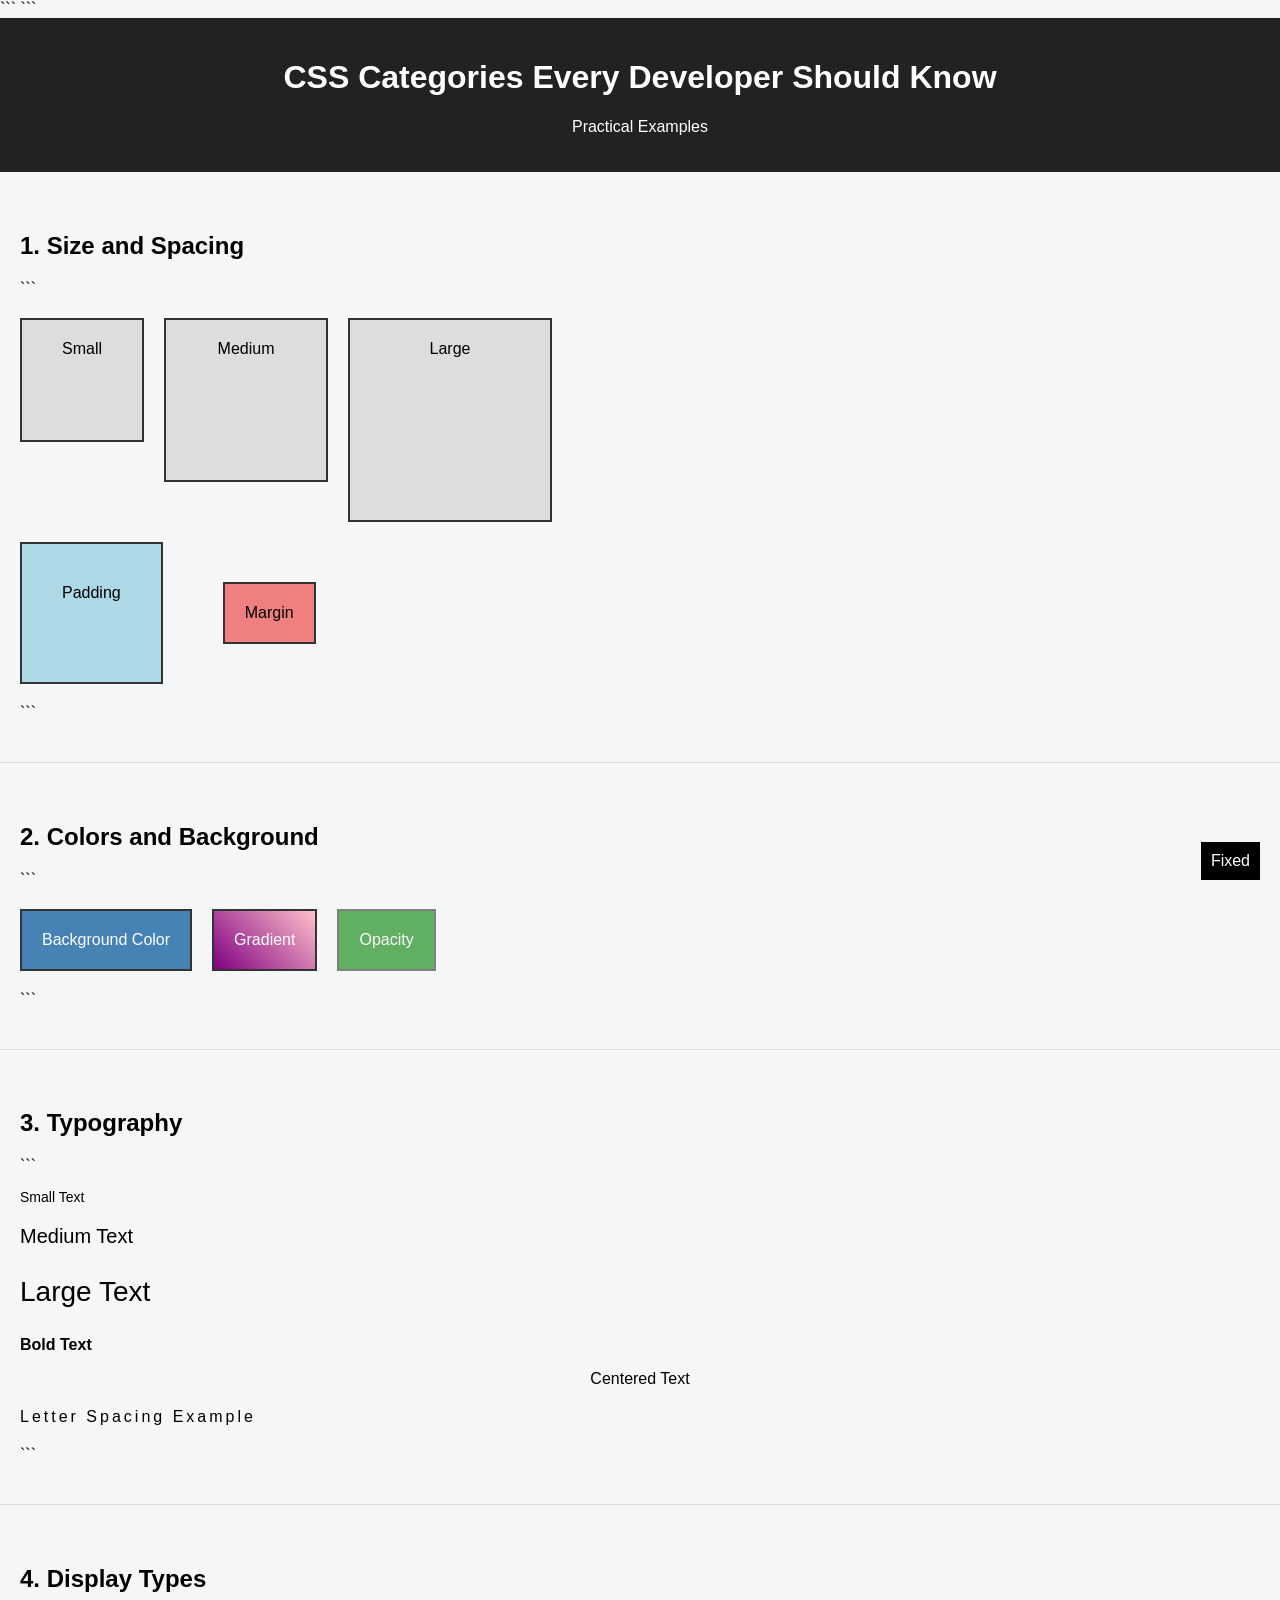
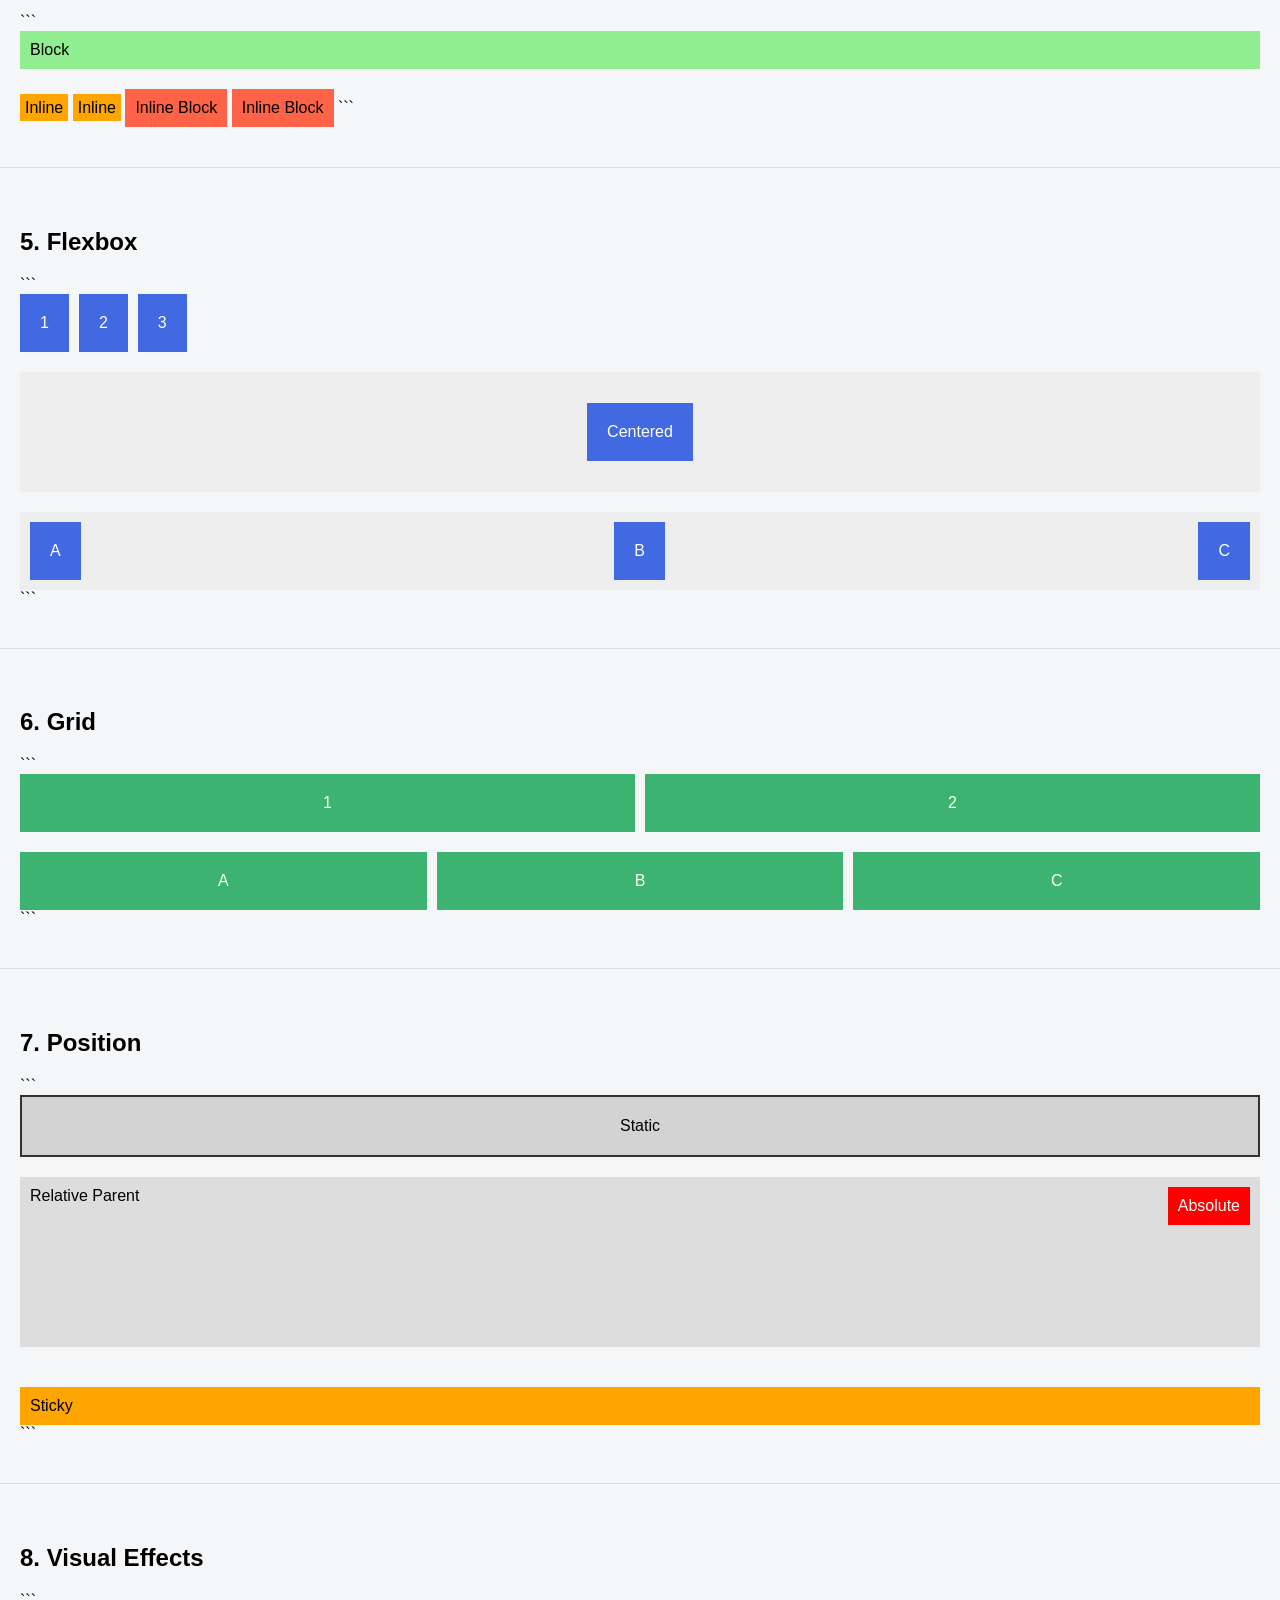
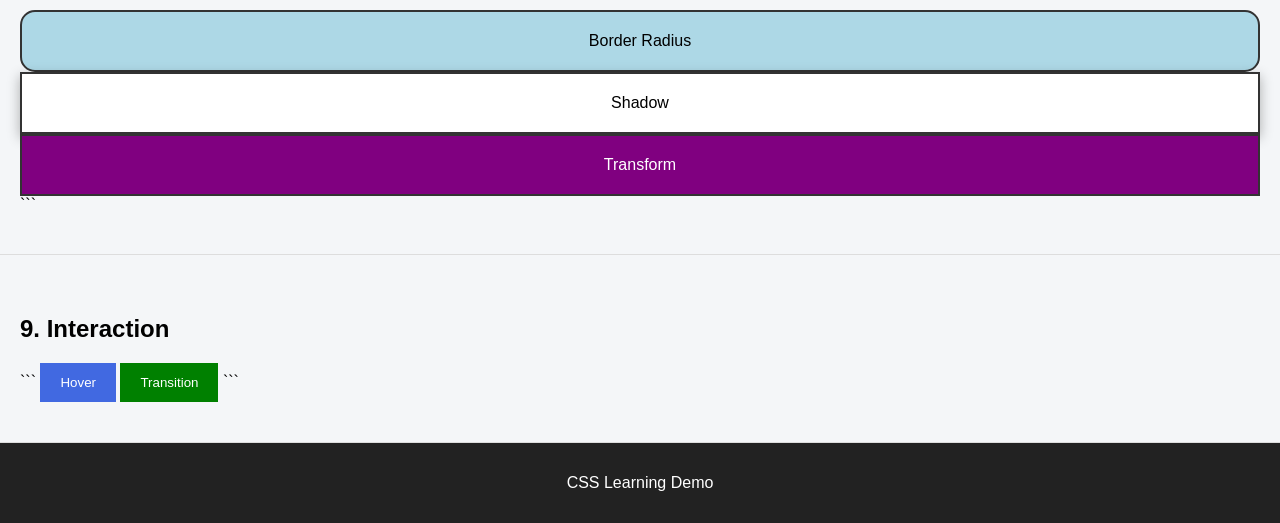
==== css_lesson/css-categories/categories.html @ b696b69d "added css lessons" ====
<!DOCTYPE html>

<html lang="en">

<head>
    <meta charset="UTF-8">
    <meta name="viewport" content="width=device-width, initial-scale=1.0">
    <title>CSS Categories Showcase</title>

```
<link rel="stylesheet" href="categories.css">
```

</head>

<body>

<header class="header">
    <h1 class="main-title">CSS Categories Every Developer Should Know</h1>
    <p class="subtitle">Practical Examples</p>
</header>

<!-- ================= SIZE & SPACING ================= -->

<section class="section">
    <h2>1. Size and Spacing</h2>

```
<div class="demo-row">
    <div class="box size-small">Small</div>
    <div class="box size-medium">Medium</div>
    <div class="box size-large">Large</div>
</div>

<div class="demo-row">
    <div class="box padding-example">Padding</div>
    <div class="box margin-example">Margin</div>
</div>
```

</section>

<!-- ================= COLORS & BACKGROUND ================= -->

<section class="section">
    <h2>2. Colors and Background</h2>

```
<div class="demo-row">
    <div class="box bg-color">Background Color</div>
    <div class="box bg-gradient">Gradient</div>
    <div class="box opacity-box">Opacity</div>
</div>
```

</section>

<!-- ================= TYPOGRAPHY ================= -->

<section class="section">
    <h2>3. Typography</h2>

```
<p class="font-small">Small Text</p>
<p class="font-medium">Medium Text</p>
<p class="font-large">Large Text</p>

<p class="text-bold">Bold Text</p>
<p class="text-center">Centered Text</p>
<p class="text-spacing">Letter Spacing Example</p>
```

</section>

<!-- ================= DISPLAY ================= -->

<section class="section">
    <h2>4. Display Types</h2>

```
<div class="display-block">Block</div>
<span class="display-inline">Inline</span>
<span class="display-inline">Inline</span>

<div class="display-inline-block">Inline Block</div>
<div class="display-inline-block">Inline Block</div>
```

</section>

<!-- ================= FLEXBOX ================= -->

<section class="section">
    <h2>5. Flexbox</h2>

```
<div class="flex-row">
    <div class="flex-item">1</div>
    <div class="flex-item">2</div>
    <div class="flex-item">3</div>
</div>

<div class="flex-center">
    <div class="flex-item">Centered</div>
</div>

<div class="flex-space">
    <div class="flex-item">A</div>
    <div class="flex-item">B</div>
    <div class="flex-item">C</div>
</div>
```

</section>

<!-- ================= GRID ================= -->

<section class="section">
    <h2>6. Grid</h2>

```
<div class="grid-2">
    <div class="grid-item">1</div>
    <div class="grid-item">2</div>
</div>

<div class="grid-3">
    <div class="grid-item">A</div>
    <div class="grid-item">B</div>
    <div class="grid-item">C</div>
</div>
```

</section>

<!-- ================= POSITION ================= -->

<section class="section">
    <h2>7. Position</h2>

```
<div class="position-static box">Static</div>

<div class="relative-parent">
    Relative Parent
    <div class="absolute-child">Absolute</div>
</div>

<div class="fixed-box">Fixed</div>

<div class="sticky-box">Sticky</div>
```

</section>

<!-- ================= EFFECTS ================= -->

<section class="section">
    <h2>8. Visual Effects</h2>

```
<div class="box radius-box">Border Radius</div>
<div class="box shadow-box">Shadow</div>
<div class="box transform-box">Transform</div>
```

</section>

<!-- ================= INTERACTION ================= -->

<section class="section">
    <h2>9. Interaction</h2>

```
<button class="btn-hover">Hover</button>
<button class="btn-transition">Transition</button>
```

</section>

<footer class="footer">
    <p>CSS Learning Demo</p>
</footer>

</body>
</html>
---- css_lesson/css-categories/categories.css ----
/* ===============================
   GLOBAL STYLES
================================= */

body {
    margin: 0;
    font-family: Arial, Helvetica, sans-serif;
    background-color: #f4f6f8;
}

.header {
    background: #222;
    color: white;
    padding: 20px;
    text-align: center;
}

.footer {
    background: #222;
    color: white;
    padding: 15px;
    text-align: center;
}

.section {
    padding: 40px 20px;
    border-bottom: 1px solid #ddd;
}

.demo-row {
    display: flex;
    gap: 20px;
    margin: 20px 0;
}

.box {
    background: #ddd;
    padding: 20px;
    border: 2px solid #333;
    text-align: center;
}



/* ===============================
   1. SIZE & SPACING
================================= */

.size-small {
    width: 80px;
    height: 80px;
}

.size-medium {
    width: 120px;
    height: 120px;
}

.size-large {
    width: 160px;
    height: 160px;
}

.padding-example {
    padding: 40px;
    background-color: lightblue;
}

.margin-example {
    margin: 40px;
    background-color: lightcoral;
}



/* ===============================
   2. COLORS & BACKGROUND
================================= */

.bg-color {
    background-color: steelblue;
    color: white;
}

.bg-gradient {
    background: linear-gradient(45deg, purple, pink);
    color: white;
}

.opacity-box {
    background-color: green;
    color: white;
    opacity: 0.6;
}



/* ===============================
   3. TYPOGRAPHY
================================= */

.font-small {
    font-size: 14px;
}

.font-medium {
    font-size: 20px;
}

.font-large {
    font-size: 28px;
}

.text-bold {
    font-weight: bold;
}

.text-center {
    text-align: center;
}

.text-spacing {
    letter-spacing: 3px;
    line-height: 1.6;
}



/* ===============================
   4. DISPLAY
================================= */

.display-block {
    display: block;
    background: lightgreen;
    margin-bottom: 10px;
    padding: 10px;
}

.display-inline {
    display: inline;
    background: orange;
    padding: 5px;
}

.display-inline-block {
    display: inline-block;
    background: tomato;
    padding: 10px;
    margin-top: 10px;
}



/* ===============================
   5. FLEXBOX
================================= */

.flex-row {
    display: flex;
    gap: 10px;
    margin-bottom: 20px;
}

.flex-center {
    display: flex;
    justify-content: center;
    align-items: center;
    height: 120px;
    background: #eee;
    margin-bottom: 20px;
}

.flex-space {
    display: flex;
    justify-content: space-between;
    background: #eee;
    padding: 10px;
}

.flex-item {
    background: royalblue;
    color: white;
    padding: 20px;
}



/* ===============================
   6. GRID
================================= */

.grid-2 {
    display: grid;
    grid-template-columns: 1fr 1fr;
    gap: 10px;
    margin-bottom: 20px;
}

.grid-3 {
    display: grid;
    grid-template-columns: 1fr 1fr 1fr;
    gap: 10px;
}

.grid-item {
    background: mediumseagreen;
    color: white;
    padding: 20px;
    text-align: center;
}



/* ===============================
   7. POSITION
================================= */

.position-static {
    position: static;
    background: lightgray;
    margin-bottom: 20px;
}

.relative-parent {
    position: relative;
    height: 150px;
    background: #ddd;
    margin-bottom: 20px;
    padding: 10px;
}

.absolute-child {
    position: absolute;
    top: 10px;
    right: 10px;
    background: red;
    color: white;
    padding: 10px;
}

.fixed-box {
    position: fixed;
    bottom: 20px;
    right: 20px;
    background: black;
    color: white;
    padding: 10px;
}

.sticky-box {
    position: sticky;
    top: 0;
    background: orange;
    padding: 10px;
    margin-top: 40px;
}



/* ===============================
   8. VISUAL EFFECTS
================================= */

.radius-box {
    border-radius: 15px;
    background: lightblue;
}

.shadow-box {
    box-shadow: 0 4px 12px rgba(0,0,0,0.3);
    background: white;
}

.transform-box {
    background: purple;
    color: white;
    transition: transform 0.3s ease;
}

.transform-box:hover {
    transform: scale(1.1) rotate(5deg);
}



/* ===============================
   9. INTERACTION
================================= */

.btn-hover {
    background: royalblue;
    color: white;
    padding: 12px 20px;
    border: none;
    cursor: pointer;
}

.btn-hover:hover {
    background: darkblue;
}

.btn-transition {
    background: green;
    color: white;
    padding: 12px 20px;
    border: none;
    transition: transform 0.3s ease;
    cursor: pointer;
}

.btn-transition:hover {
    transform: scale(1.1);
}
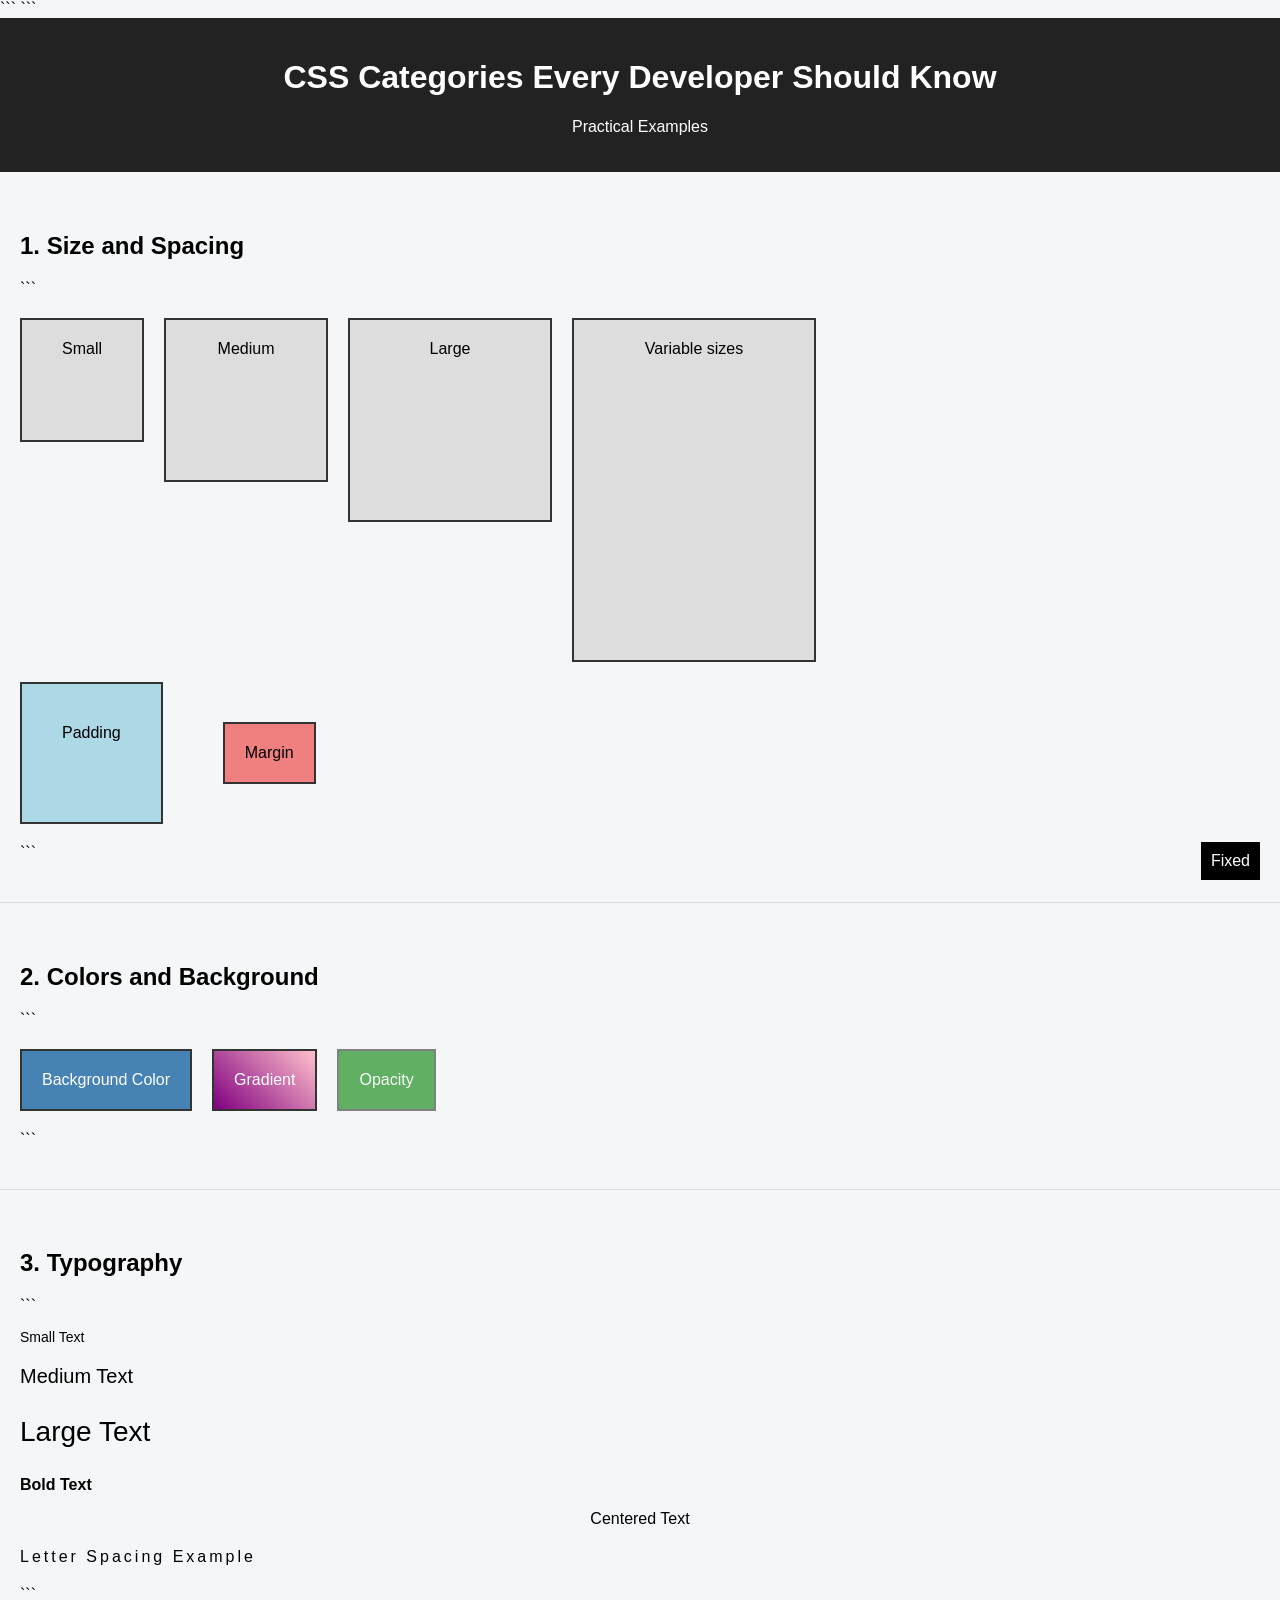
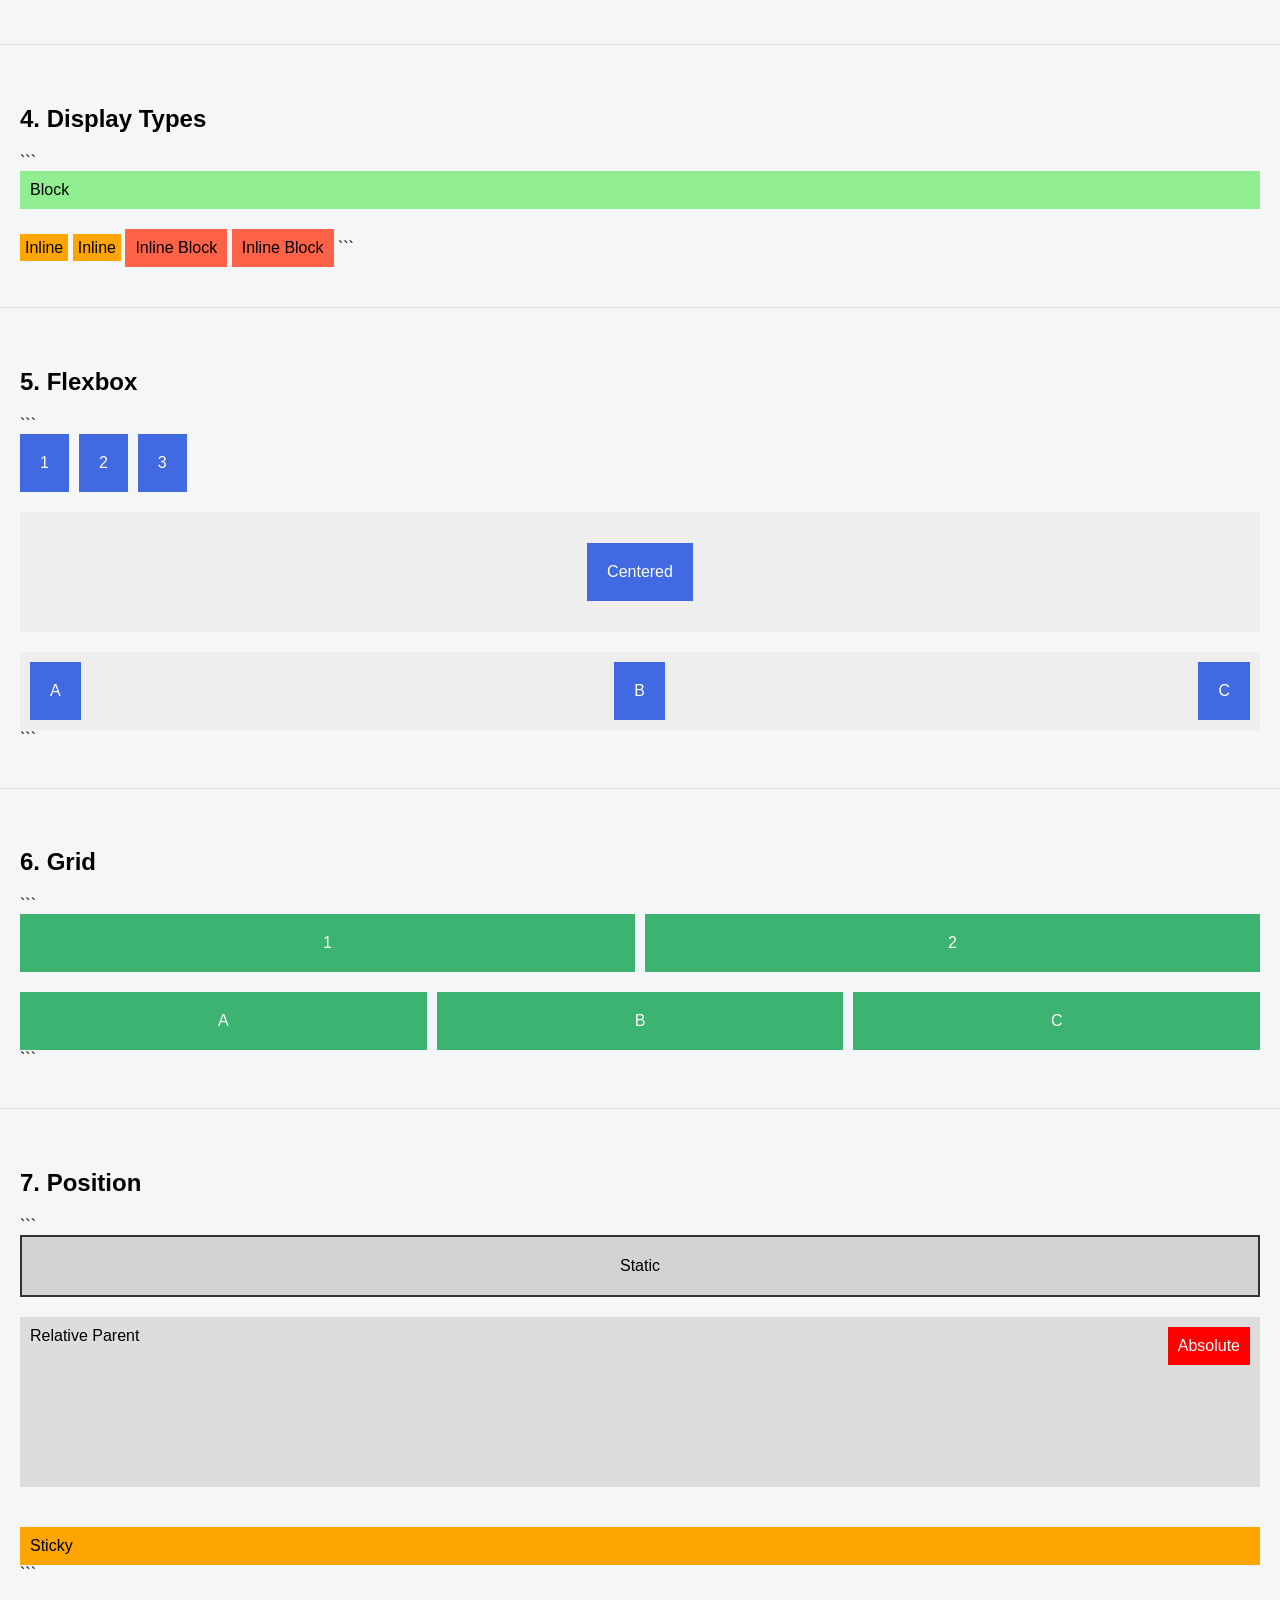
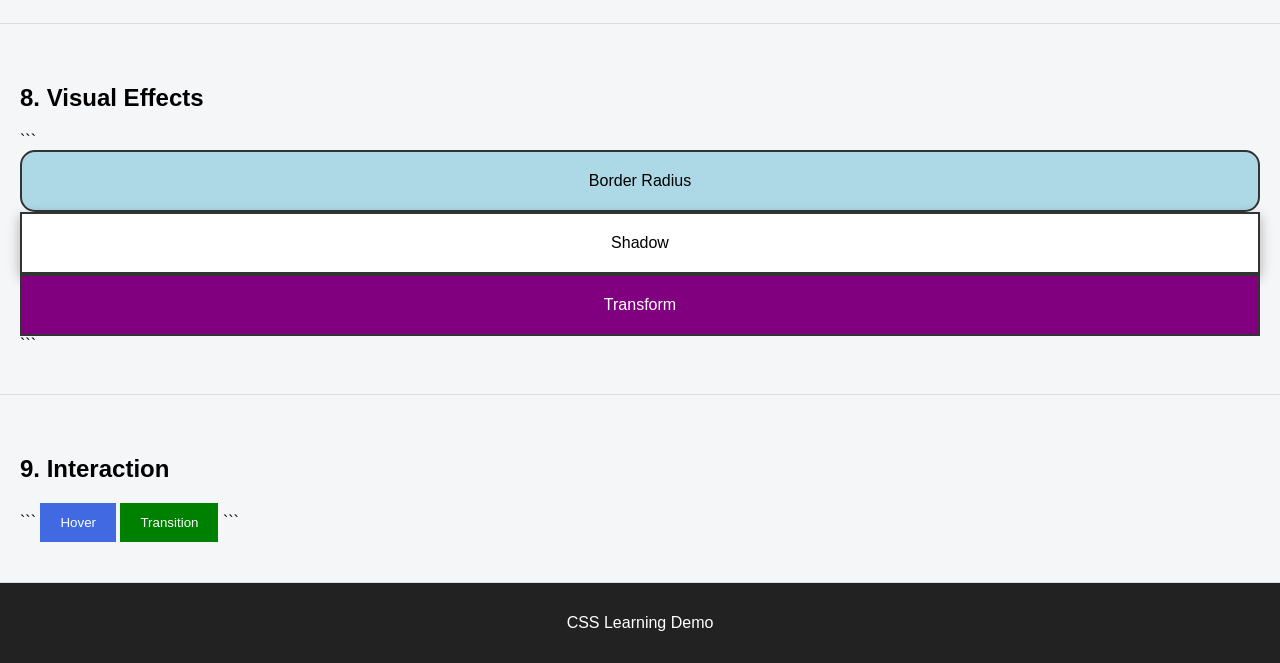
==== commit ee5800f1: "feat: add css lessons documents" ====
--- a/css_lesson/css-categories/categories.html
+++ b/css_lesson/css-categories/categories.html
@@ -1,186 +1,174 @@
-<!DOCTYPE html>
+<!doctype html>
 
 <html lang="en">
-
-<head>
-    <meta charset="UTF-8">
-    <meta name="viewport" content="width=device-width, initial-scale=1.0">
+  <head>
+    <meta charset="UTF-8" />
+    <meta name="viewport" content="width=device-width, initial-scale=1.0" />
     <title>CSS Categories Showcase</title>
 
-```
-<link rel="stylesheet" href="categories.css">
-```
+    ```
+    <link rel="stylesheet" href="categories.css" />
+    ```
+  </head>
 
-</head>
+  <body>
+    <header class="header">
+      <h1 class="main-title">CSS Categories Every Developer Should Know</h1>
+      <p class="subtitle">Practical Examples</p>
+    </header>
 
-<body>
+    <!-- ================= SIZE & SPACING ================= -->
 
-<header class="header">
-    <h1 class="main-title">CSS Categories Every Developer Should Know</h1>
-    <p class="subtitle">Practical Examples</p>
-</header>
+    <section class="section">
+      <h2>1. Size and Spacing</h2>
 
-<!-- ================= SIZE & SPACING ================= -->
+      ```
+      <div class="demo-row">
+        <div class="box size-small">Small</div>
+        <div class="box size-medium">Medium</div>
+        <div class="box size-large">Large</div>
+        <div class="box variable-sizes">Variable sizes</div>
+      </div>
 
-<section class="section">
-    <h2>1. Size and Spacing</h2>
+      <div class="demo-row">
+        <div class="box padding-example">Padding</div>
+        <div class="box margin-example">Margin</div>
+      </div>
+      ```
+    </section>
 
-```
-<div class="demo-row">
-    <div class="box size-small">Small</div>
-    <div class="box size-medium">Medium</div>
-    <div class="box size-large">Large</div>
-</div>
+    <!-- ================= COLORS & BACKGROUND ================= -->
 
-<div class="demo-row">
-    <div class="box padding-example">Padding</div>
-    <div class="box margin-example">Margin</div>
-</div>
-```
+    <section class="section">
+      <h2>2. Colors and Background</h2>
 
-</section>
+      ```
+      <div class="demo-row">
+        <div class="box bg-color">Background Color</div>
+        <div class="box bg-gradient">Gradient</div>
+        <div class="box opacity-box">Opacity</div>
+      </div>
+      ```
+    </section>
 
-<!-- ================= COLORS & BACKGROUND ================= -->
+    <!-- ================= TYPOGRAPHY ================= -->
 
-<section class="section">
-    <h2>2. Colors and Background</h2>
+    <section class="section">
+      <h2>3. Typography</h2>
 
-```
-<div class="demo-row">
-    <div class="box bg-color">Background Color</div>
-    <div class="box bg-gradient">Gradient</div>
-    <div class="box opacity-box">Opacity</div>
-</div>
-```
+      ```
+      <p class="font-small">Small Text</p>
+      <p class="font-medium">Medium Text</p>
+      <p class="font-large">Large Text</p>
 
-</section>
+      <p class="text-bold">Bold Text</p>
+      <p class="text-center">Centered Text</p>
+      <p class="text-spacing">Letter Spacing Example</p>
+      ```
+    </section>
 
-<!-- ================= TYPOGRAPHY ================= -->
+    <!-- ================= DISPLAY ================= -->
 
-<section class="section">
-    <h2>3. Typography</h2>
+    <section class="section">
+      <h2>4. Display Types</h2>
 
-```
-<p class="font-small">Small Text</p>
-<p class="font-medium">Medium Text</p>
-<p class="font-large">Large Text</p>
+      ```
+      <div class="display-block">Block</div>
+      <span class="display-inline">Inline</span>
+      <span class="display-inline">Inline</span>
 
-<p class="text-bold">Bold Text</p>
-<p class="text-center">Centered Text</p>
-<p class="text-spacing">Letter Spacing Example</p>
-```
+      <div class="display-inline-block">Inline Block</div>
+      <div class="display-inline-block">Inline Block</div>
+      ```
+    </section>
 
-</section>
+    <!-- ================= FLEXBOX ================= -->
 
-<!-- ================= DISPLAY ================= -->
+    <section class="section">
+      <h2>5. Flexbox</h2>
 
-<section class="section">
-    <h2>4. Display Types</h2>
+      ```
+      <div class="flex-row">
+        <div class="flex-item">1</div>
+        <div class="flex-item">2</div>
+        <div class="flex-item">3</div>
+      </div>
 
-```
-<div class="display-block">Block</div>
-<span class="display-inline">Inline</span>
-<span class="display-inline">Inline</span>
+      <div class="flex-center">
+        <div class="flex-item">Centered</div>
+      </div>
 
-<div class="display-inline-block">Inline Block</div>
-<div class="display-inline-block">Inline Block</div>
-```
+      <div class="flex-space">
+        <div class="flex-item">A</div>
+        <div class="flex-item">B</div>
+        <div class="flex-item">C</div>
+      </div>
+      ```
+    </section>
 
-</section>
+    <!-- ================= GRID ================= -->
 
-<!-- ================= FLEXBOX ================= -->
+    <section class="section">
+      <h2>6. Grid</h2>
 
-<section class="section">
-    <h2>5. Flexbox</h2>
+      ```
+      <div class="grid-2">
+        <div class="grid-item">1</div>
+        <div class="grid-item">2</div>
+      </div>
 
-```
-<div class="flex-row">
-    <div class="flex-item">1</div>
-    <div class="flex-item">2</div>
-    <div class="flex-item">3</div>
-</div>
+      <div class="grid-3">
+        <div class="grid-item">A</div>
+        <div class="grid-item">B</div>
+        <div class="grid-item">C</div>
+      </div>
+      ```
+    </section>
 
-<div class="flex-center">
-    <div class="flex-item">Centered</div>
-</div>
+    <!-- ================= POSITION ================= -->
 
-<div class="flex-space">
-    <div class="flex-item">A</div>
-    <div class="flex-item">B</div>
-    <div class="flex-item">C</div>
-</div>
-```
+    <section class="section">
+      <h2>7. Position</h2>
 
-</section>
+      ```
+      <div class="position-static box">Static</div>
 
-<!-- ================= GRID ================= -->
+      <div class="relative-parent">
+        Relative Parent
+        <div class="absolute-child">Absolute</div>
+      </div>
 
-<section class="section">
-    <h2>6. Grid</h2>
+      <div class="fixed-box">Fixed</div>
 
-```
-<div class="grid-2">
-    <div class="grid-item">1</div>
-    <div class="grid-item">2</div>
-</div>
+      <div class="sticky-box">Sticky</div>
+      ```
+    </section>
 
-<div class="grid-3">
-    <div class="grid-item">A</div>
-    <div class="grid-item">B</div>
-    <div class="grid-item">C</div>
-</div>
-```
+    <!-- ================= EFFECTS ================= -->
 
-</section>
+    <section class="section">
+      <h2>8. Visual Effects</h2>
 
-<!-- ================= POSITION ================= -->
+      ```
+      <div class="box radius-box">Border Radius</div>
+      <div class="box shadow-box">Shadow</div>
+      <div class="box transform-box">Transform</div>
+      ```
+    </section>
 
-<section class="section">
-    <h2>7. Position</h2>
+    <!-- ================= INTERACTION ================= -->
 
-```
-<div class="position-static box">Static</div>
+    <section class="section">
+      <h2>9. Interaction</h2>
 
-<div class="relative-parent">
-    Relative Parent
-    <div class="absolute-child">Absolute</div>
-</div>
+      ```
+      <button class="btn-hover">Hover</button>
+      <button class="btn-transition">Transition</button>
+      ```
+    </section>
 
-<div class="fixed-box">Fixed</div>
-
-<div class="sticky-box">Sticky</div>
-```
-
-</section>
-
-<!-- ================= EFFECTS ================= -->
-
-<section class="section">
-    <h2>8. Visual Effects</h2>
-
-```
-<div class="box radius-box">Border Radius</div>
-<div class="box shadow-box">Shadow</div>
-<div class="box transform-box">Transform</div>
-```
-
-</section>
-
-<!-- ================= INTERACTION ================= -->
-
-<section class="section">
-    <h2>9. Interaction</h2>
-
-```
-<button class="btn-hover">Hover</button>
-<button class="btn-transition">Transition</button>
-```
-
-</section>
-
-<footer class="footer">
-    <p>CSS Learning Demo</p>
-</footer>
-
-</body>
+    <footer class="footer">
+      <p>CSS Learning Demo</p>
+    </footer>
+  </body>
 </html>
--- a/css_lesson/css-categories/categories.css
+++ b/css_lesson/css-categories/categories.css
@@ -71,7 +71,12 @@
     background-color: lightcoral;
 }
 
-
+.variable-sizes {
+    width: 400px;
+    max-width: 200px;
+    height: 500px;
+    max-height: 300px;
+}
 
 /* ===============================
    2. COLORS & BACKGROUND
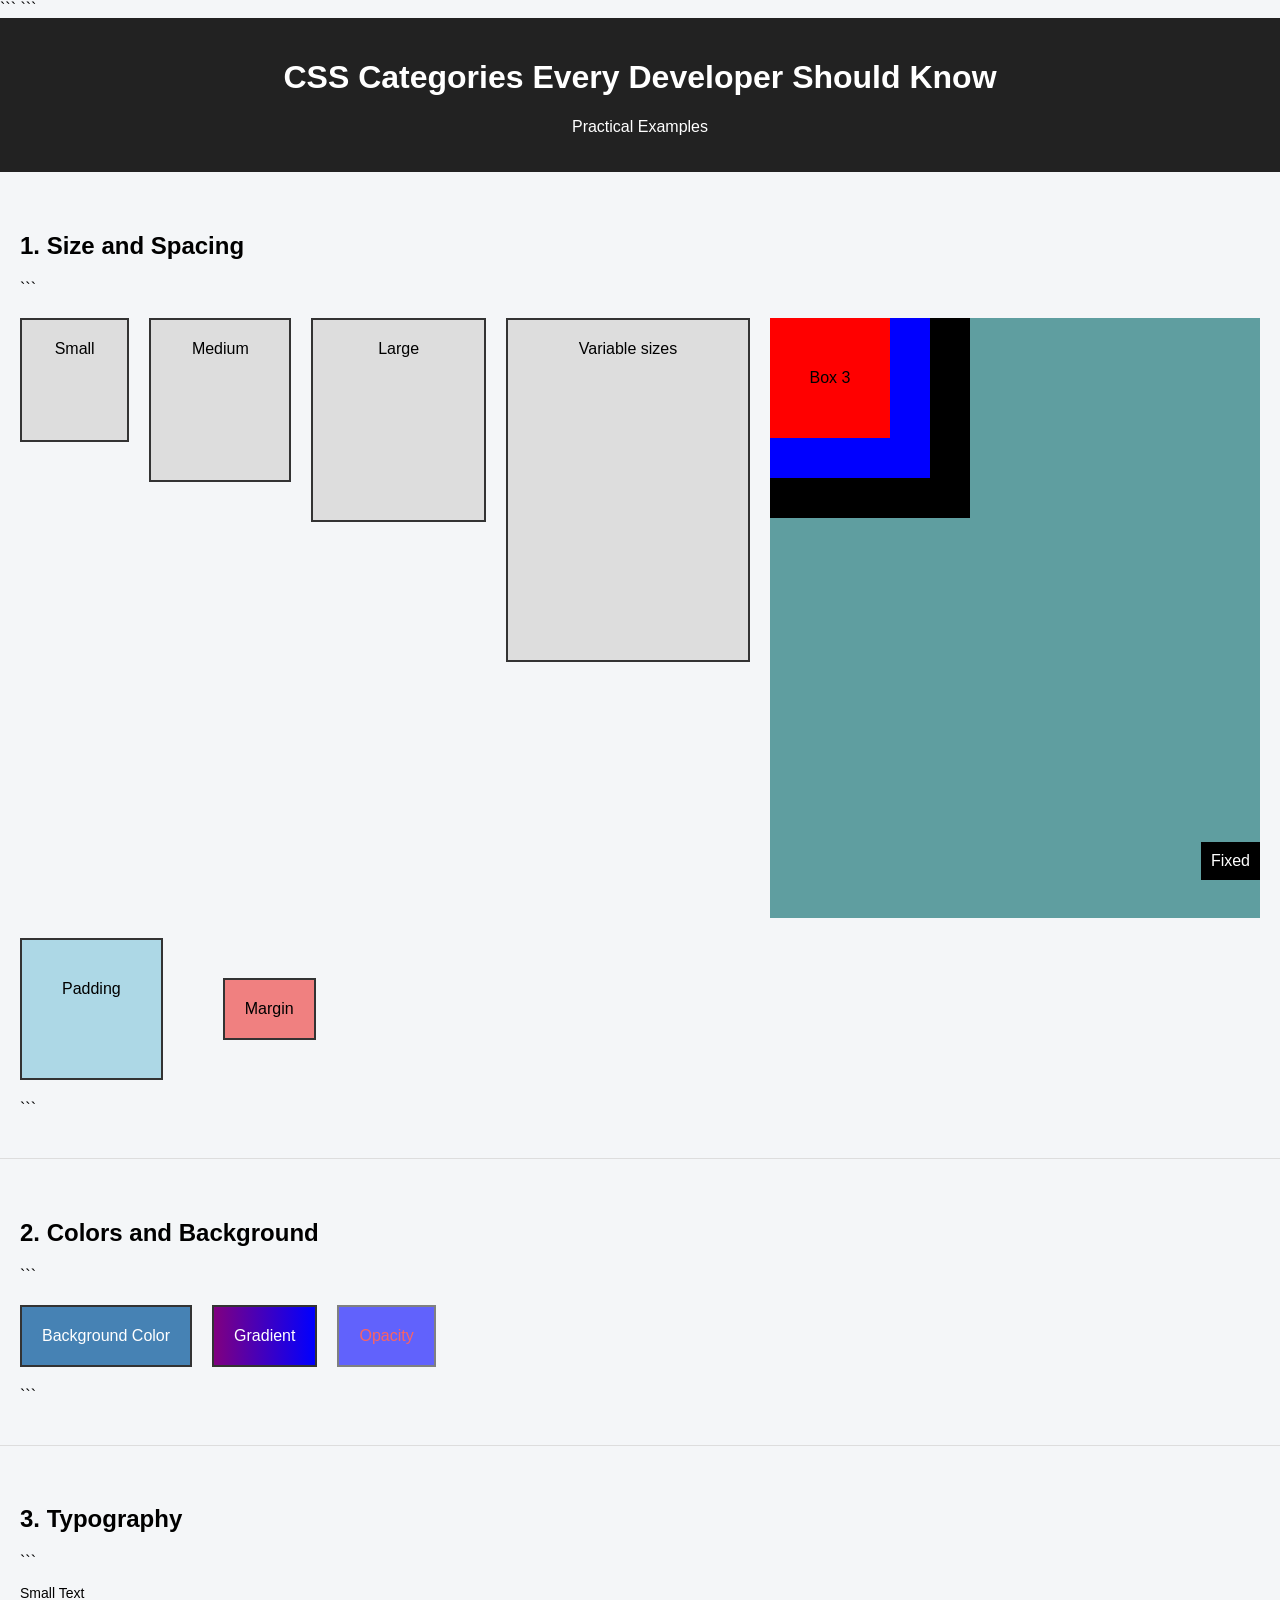
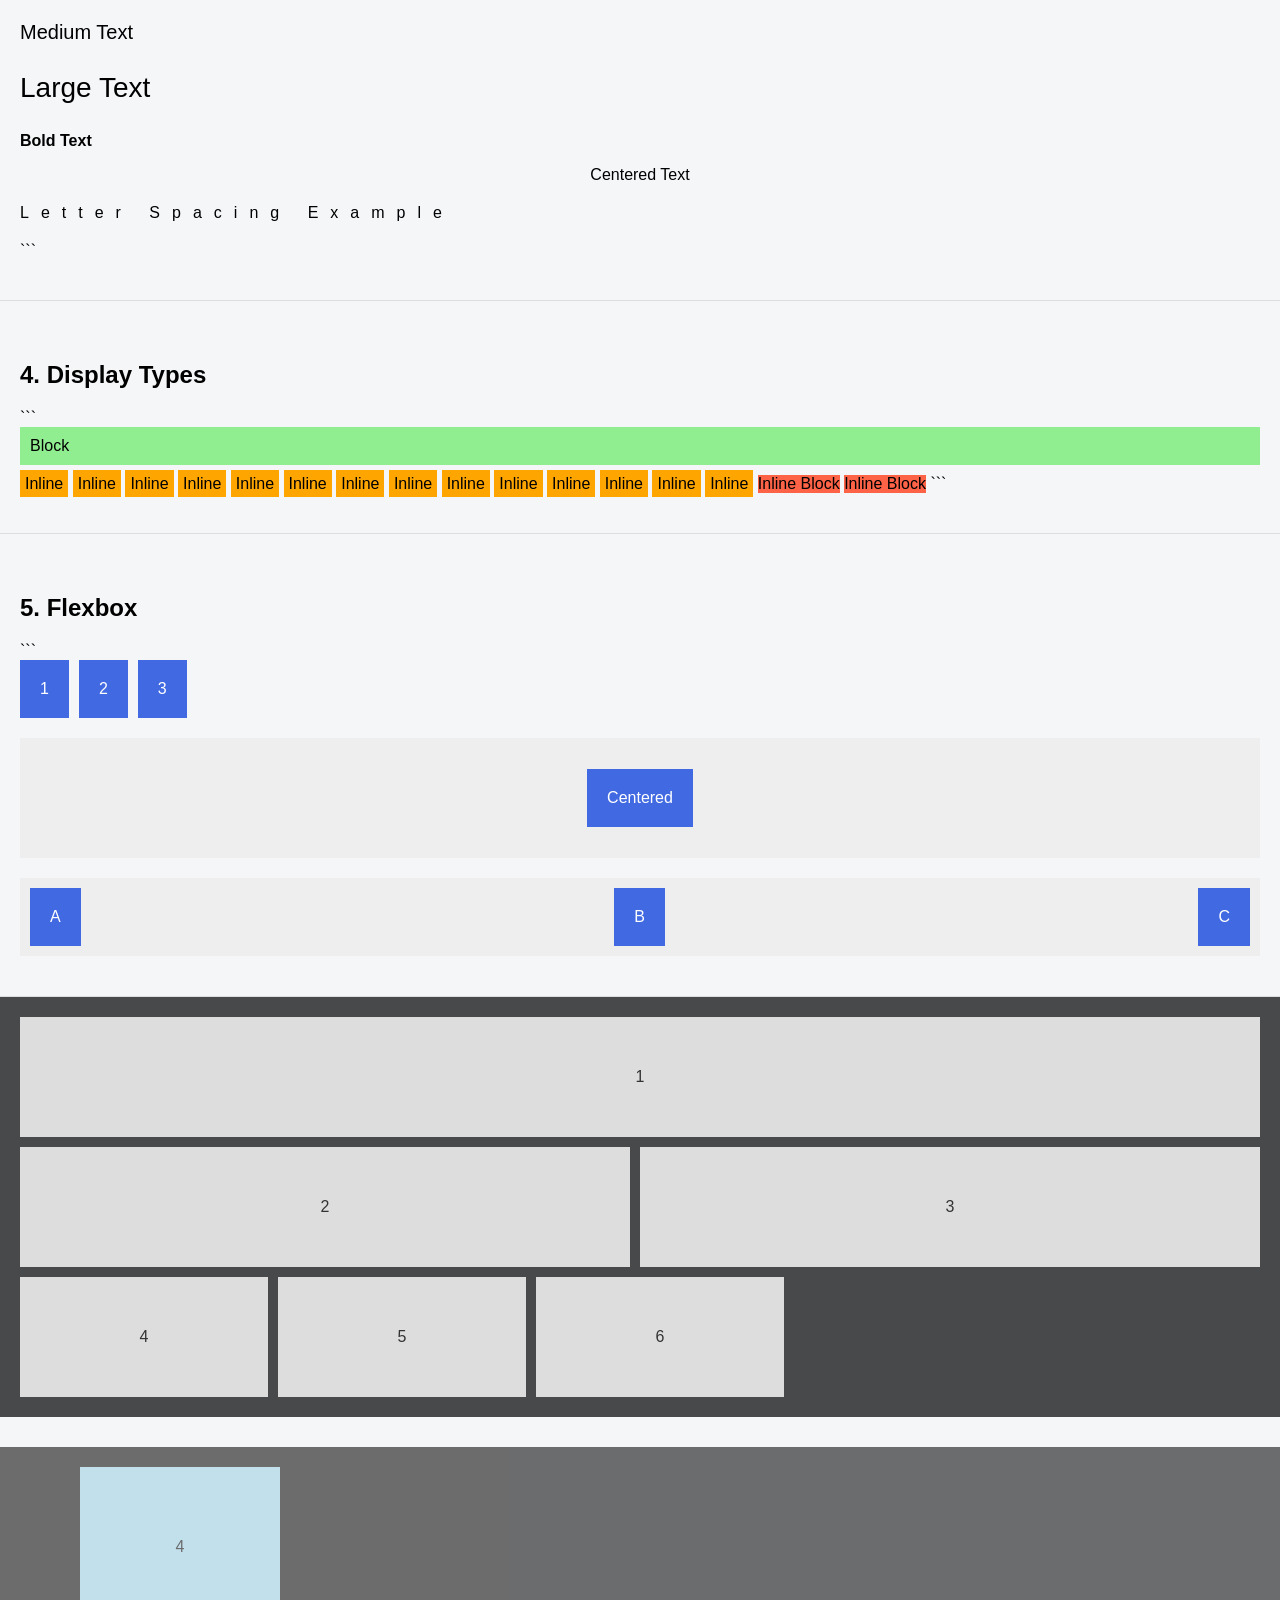
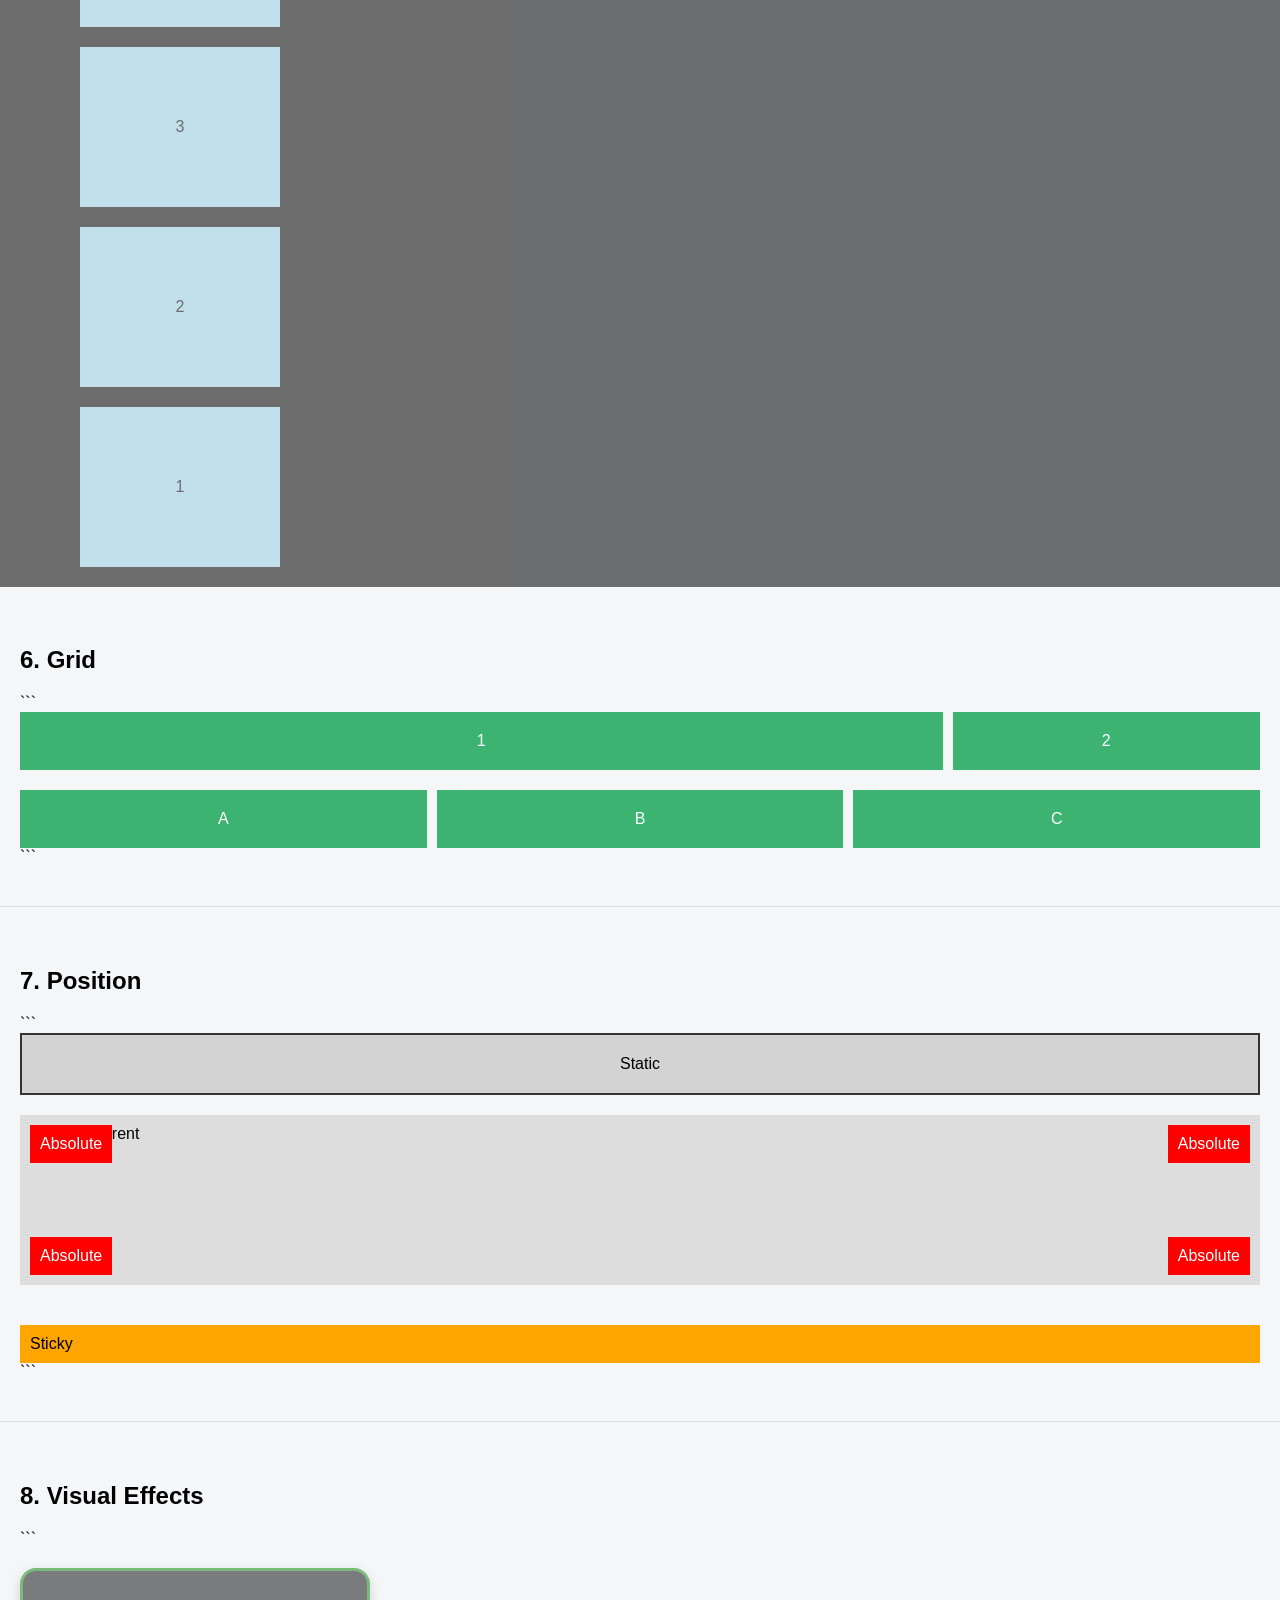
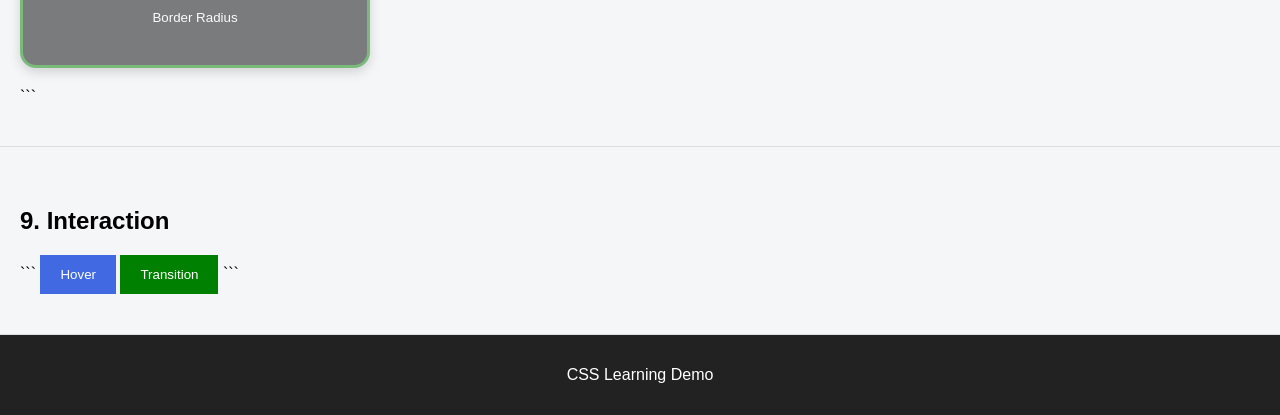
==== commit a6bc69d0: "added flexbox examples" ====
--- a/css_lesson/css-categories/categories.html
+++ b/css_lesson/css-categories/categories.html
@@ -28,6 +28,11 @@
         <div class="box size-medium">Medium</div>
         <div class="box size-large">Large</div>
         <div class="box variable-sizes">Variable sizes</div>
+        <div class="container-box">
+          <div class="mini-box">Box 1</div>
+          <div class="mini-box">Box 2</div>
+          <div class="mini-box">Box 3</div>
+        </div>
       </div>
 
       <div class="demo-row">
@@ -76,6 +81,18 @@
       <div class="display-block">Block</div>
       <span class="display-inline">Inline</span>
       <span class="display-inline">Inline</span>
+      <span class="display-inline">Inline</span>
+      <span class="display-inline">Inline</span>
+      <span class="display-inline">Inline</span>
+      <span class="display-inline">Inline</span>
+      <span class="display-inline">Inline</span>
+      <span class="display-inline">Inline</span>
+      <span class="display-inline">Inline</span>
+      <span class="display-inline">Inline</span>
+      <span class="display-inline">Inline</span>
+      <span class="display-inline">Inline</span>
+      <span class="display-inline">Inline</span>
+      <span class="display-inline">Inline</span>
 
       <div class="display-inline-block">Inline Block</div>
       <div class="display-inline-block">Inline Block</div>
@@ -103,8 +120,23 @@
         <div class="flex-item">B</div>
         <div class="flex-item">C</div>
       </div>
-      ```
-    </section>
+    </section>
+
+    <div class="five-column-flex">
+      <div class="flex-box">1</div>
+      <div class="flex-box">2</div>
+      <div class="flex-box">3</div>
+      <div class="flex-box">4</div>
+      <div class="flex-box">5</div>
+      <div class="flex-box">6</div>
+    </div>
+
+    <div class="flex-justify-between">
+      <div class="flex-between">1</div>
+      <div class="flex-between">2</div>
+      <div class="flex-between">3</div>
+      <div class="flex-between">4</div>
+    </div>
 
     <!-- ================= GRID ================= -->
 
@@ -136,6 +168,9 @@
       <div class="relative-parent">
         Relative Parent
         <div class="absolute-child">Absolute</div>
+        <div class="absolute-child">Absolute</div>
+        <div class="absolute-child">Absolute</div>
+        <div class="absolute-child">Absolute</div>
       </div>
 
       <div class="fixed-box">Fixed</div>
@@ -150,9 +185,9 @@
       <h2>8. Visual Effects</h2>
 
       ```
-      <div class="box radius-box">Border Radius</div>
-      <div class="box shadow-box">Shadow</div>
-      <div class="box transform-box">Transform</div>
+      <button class="box radius-box shadow-box">Border Radius</button>
+      <!-- <div class="box shadow-box">Shadow</div>
+      <div class="box transform-box">Transform</div> -->
       ```
     </section>
 
--- a/css_lesson/css-categories/categories.css
+++ b/css_lesson/css-categories/categories.css
@@ -6,6 +6,7 @@
     margin: 0;
     font-family: Arial, Helvetica, sans-serif;
     background-color: #f4f6f8;
+    box-sizing: border-box;
 }
 
 .header {
@@ -78,6 +79,40 @@
     max-height: 300px;
 }
 
+.container-box {
+    width: 600px;
+    height: 600px;
+    background-color: cadetblue;
+    position: relative;
+}
+
+.mini-box {
+    position: absolute;
+    top: 0;
+    left: 0;
+    display: flex;
+    justify-content: center;
+    align-items: center;
+}
+
+.mini-box:nth-of-type(3) {
+    width: 120px;
+    height: 120px;
+    background-color: red;
+}
+
+.mini-box:nth-of-type(2) {
+    width: 160px;
+    height: 160px;
+    background-color: blue;
+}
+
+.mini-box:nth-of-type(1) {
+    width: 200px;
+    height: 200px;
+    background-color: black;
+}
+
 /* ===============================
    2. COLORS & BACKGROUND
 ================================= */
@@ -88,13 +123,13 @@
 }
 
 .bg-gradient {
-    background: linear-gradient(45deg, purple, pink);
+    background: linear-gradient(90deg, purple, blue);
     color: white;
 }
 
 .opacity-box {
-    background-color: green;
-    color: white;
+    background-color: blue;
+    color: red;
     opacity: 0.6;
 }
 
@@ -125,8 +160,9 @@
 }
 
 .text-spacing {
-    letter-spacing: 3px;
+    letter-spacing: 12px;
     line-height: 1.6;
+    font-family: 'Lucida Sans', 'Lucida Sans Regular', 'Lucida Grande', 'Lucida Sans Unicode', Geneva, Verdana, sans-serif;
 }
 
 
@@ -151,8 +187,6 @@
 .display-inline-block {
     display: inline-block;
     background: tomato;
-    padding: 10px;
-    margin-top: 10px;
 }
 
 
@@ -189,6 +223,67 @@
     padding: 20px;
 }
 
+.five-column-flex {
+    background: rgba(0,0,0,0.7);
+    width: 100%;
+    height: auto;
+    padding: 20px;
+    display: flex;
+    justify-content: flex-start;
+    box-sizing: border-box;
+    align-items: center;
+    flex-wrap: wrap;
+    gap: 10px;
+    margin-bottom: 30px;
+}
+
+.flex-box {
+    width: 120px;
+    height: 120px;
+    background-color: #ddd;
+    color: #333;
+    display: flex;
+    justify-content: center;
+    align-items: center;
+}
+
+.flex-box:nth-of-type(1) {
+    width: 100%;
+}
+
+.flex-box:nth-of-type(2) {
+    width: calc(50% - 10px);
+}
+
+.flex-box:nth-of-type(3) {
+    width: 50%;
+}
+
+.flex-box:nth-of-type(4), .flex-box:nth-of-type(5), .flex-box:nth-of-type(6)   {
+    width: 20%;
+}
+
+.flex-justify-between {
+    display: flex;
+    flex-direction: column-reverse;
+    justify-content: flex-start;
+    gap: 20px;
+    align-items: flex-start;
+    background-color: #333;
+    opacity: 0.7;
+    padding: 20px 80px;
+    box-sizing: border-box;
+}
+
+.flex-between {
+    width: 200px;
+    height: 160px;
+    background-color: lightblue;
+    color: #333;
+    display: flex;
+    justify-content: center;
+    align-items: center;
+}
 
 
 /* ===============================
@@ -197,7 +292,7 @@
 
 .grid-2 {
     display: grid;
-    grid-template-columns: 1fr 1fr;
+    grid-template-columns: 3fr 1fr;
     gap: 10px;
     margin-bottom: 20px;
 }
@@ -237,11 +332,29 @@
 
 .absolute-child {
     position: absolute;
+    background: red;
+    color: white;
+    padding: 10px;
+}
+
+.absolute-child:nth-of-type(1) {
     top: 10px;
     right: 10px;
-    background: red;
-    color: white;
-    padding: 10px;
+}
+
+.absolute-child:nth-of-type(2) {
+    top: 10px;
+    left: 10px;
+}
+
+.absolute-child:nth-of-type(3) {
+    bottom: 10px;
+    right: 10px;
+}
+
+.absolute-child:nth-of-type(4) {
+    bottom: 10px;
+    left: 10px;
 }
 
 .fixed-box {
@@ -268,13 +381,33 @@
 ================================= */
 
 .radius-box {
-    border-radius: 15px;
-    background: lightblue;
+    color:  white;
+    background: rgb(0,0,0);
+    opacity: 0.5;
+    /* border-top: 3px solid #333;
+    border-bottom: 3px solid yellow;
+    border-right: 3px solid red;
+    border-left: 3px dotted green */
+    border: 3px solid green;
+    border-radius: 16px;
+    width: 350px;
+    height: 100px;
+    display: flex;
+    justify-content: center;
+    align-items: center;
+    padding: 0;
+    margin-top: 20px;
+    margin-bottom: 20px;
+    transition: all 0.5s ease;
+}
+
+.radius-box:active {
+    background-color: blue;
 }
 
 .shadow-box {
     box-shadow: 0 4px 12px rgba(0,0,0,0.3);
-    background: white;
+    /* background: white; */
 }
 
 .transform-box {
@@ -286,8 +419,6 @@
 .transform-box:hover {
     transform: scale(1.1) rotate(5deg);
 }
-
-
 
 /* ===============================
    9. INTERACTION
